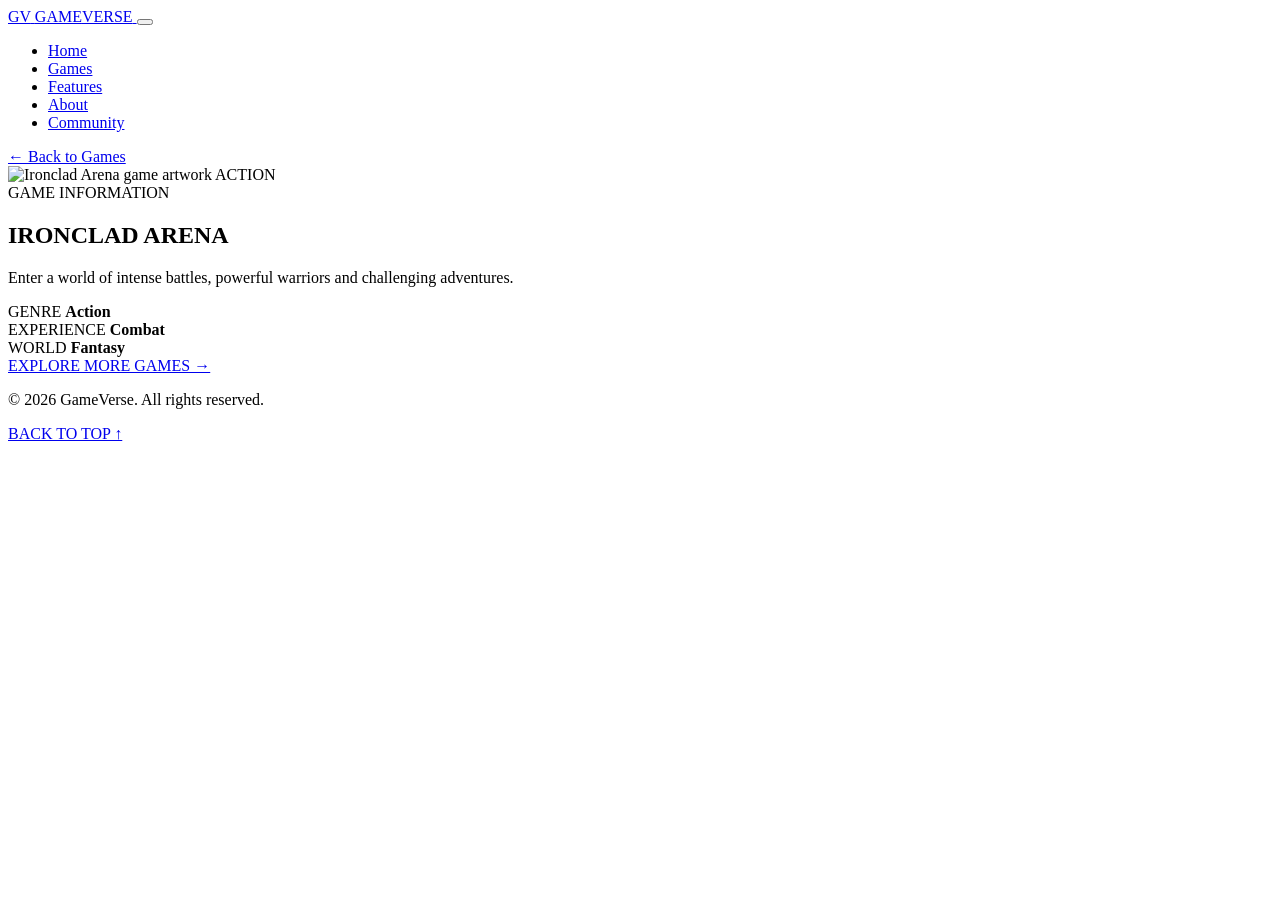
==== game-details.html @ 658ce8df "Add files via upload" ====
<!DOCTYPE html>
<html lang="en">
<head>
    <meta charset="UTF-8">
    <meta name="viewport" content="width=device-width, initial-scale=1.0">

    <title>Game Details | GameVerse</title>

    <link rel="preconnect" href="https://fonts.googleapis.com">
    <link rel="preconnect" href="https://fonts.gstatic.com" crossorigin>

    <link href="https://fonts.googleapis.com/css2?family=DM+Sans:wght@400;500;600;700;800&family=Manrope:wght@400;500;600;700;800&display=swap" rel="stylesheet">

    <link rel="stylesheet" href="css/style.css">
</head>

<body>

    <!-- NAVIGATION -->
    <header class="header">
        <nav class="navbar container">

            <a href="index.html" class="logo">
                <span class="logo-icon">GV</span>
                <span>GAME<span class="logo-accent">VERSE</span></span>
            </a>

            <button class="menu-toggle" id="menu-toggle"
                aria-label="Open navigation menu"
                aria-expanded="false">
                <span></span>
                <span></span>
                <span></span>
            </button>

            <div class="nav-menu" id="nav-menu">
                <ul class="nav-links">
                    <li><a href="index.html#home" class="nav-link">Home</a></li>
                    <li><a href="index.html#games" class="nav-link">Games</a></li>
                    <li><a href="index.html#features" class="nav-link">Features</a></li>
                    <li><a href="index.html#about" class="nav-link">About</a></li>
                    <li><a href="index.html#community" class="nav-link">Community</a></li>
                </ul>
            </div>

        </nav>
    </header>

    <!-- GAME DETAILS -->
    <main>
        <section class="game-details-section">

            <div class="container">

                <a href="index.html#games" class="back-link">
                    ← Back to Games
                </a>

                <div class="game-details-content">

              
<div class="game-details-art">

    <img
        src="images/ironclad.jpeg"
        alt="Ironclad Arena game artwork"
        id="game-image"
        class="game-details-image"
    >

    <span class="game-tag" id="game-category">ACTION</span>

</div>


                    <div class="game-details-info">

                        <span class="section-label">GAME INFORMATION</span>

                        <h1 id="game-title">
                            IRONCLAD <span>ARENA</span>
                        </h1>

                        <p id="game-description">
                            Enter a world of intense battles, powerful warriors and challenging adventures.
                        </p>

                        <div class="game-details-meta">

                            <div>
                                <span>GENRE</span>
                                <strong id="game-genre">Action</strong>
                            </div>

                            <div>
                                <span>EXPERIENCE</span>
                                <strong id="game-experience">Combat</strong>
                            </div>

                            <div>
                                <span>WORLD</span>
                                <strong id="game-world">Fantasy</strong>
                            </div>

                        </div>

                        <a href="index.html#games" class="about-button">
                            EXPLORE MORE GAMES →
                        </a>

                    </div>

                </div>

            </div>

        </section>
    </main>

    <!-- FOOTER -->
    <footer class="footer">
        <div class="container">

            <div class="footer-bottom">
                <p>© 2026 GameVerse. All rights reserved.</p>
                <a href="#">BACK TO TOP ↑</a>
            </div>

        </div>
    </footer>

    <script src="js/mains.js"></script>

</body>
</html>
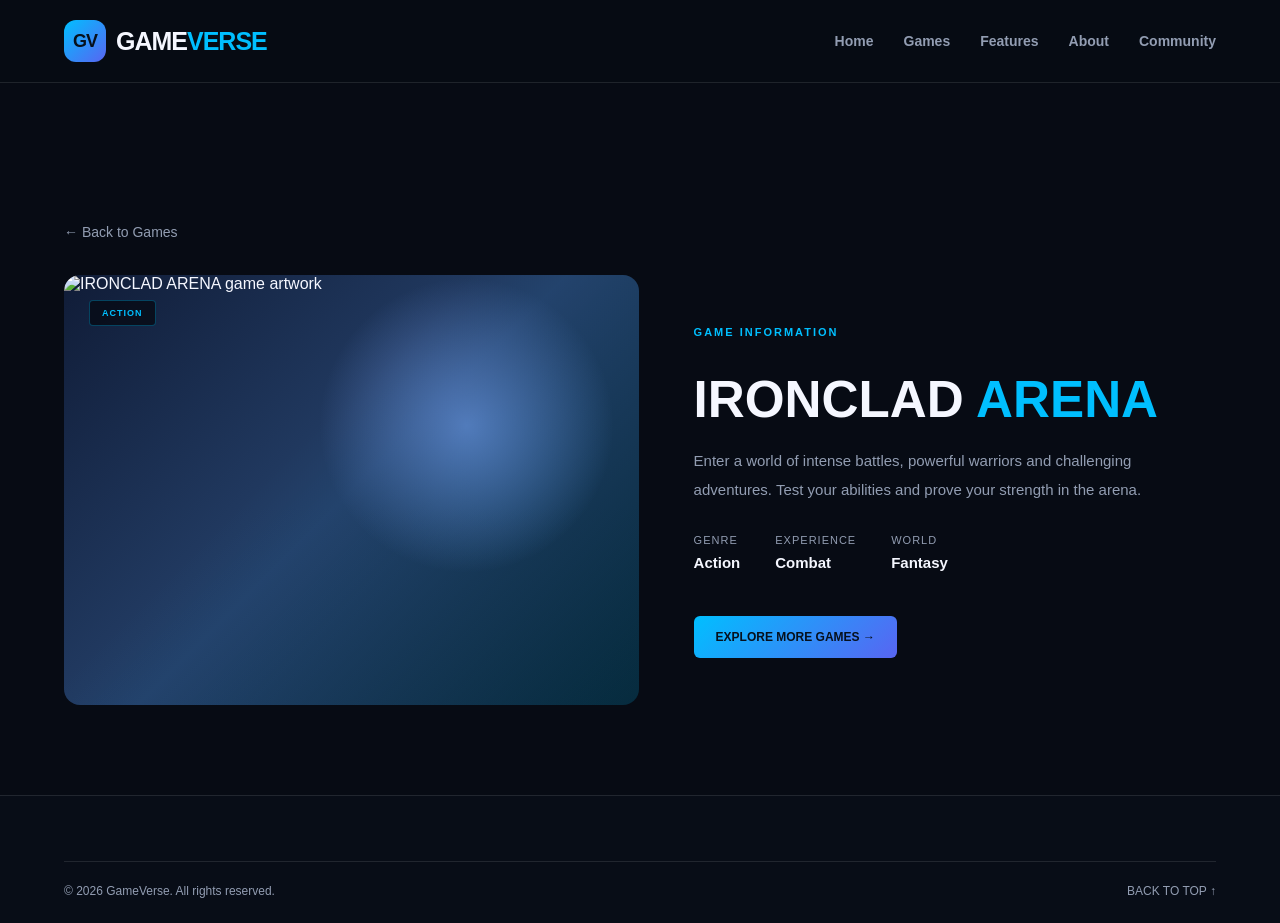
==== commit 2237b7b5: "Update game-details.html" ====
--- a/game-details.html
+++ b/game-details.html
@@ -12,7 +12,7 @@
 
     <link href="https://fonts.googleapis.com/css2?family=DM+Sans:wght@400;500;600;700;800&family=Manrope:wght@400;500;600;700;800&display=swap" rel="stylesheet">
 
-    <link rel="stylesheet" href="css/style.css">
+    <link rel="stylesheet" href="style.css">
 </head>
 
 <body>
@@ -63,7 +63,7 @@
 <div class="game-details-art">
 
     <img
-        src="images/ironclad.jpeg"
+        src="ironclad.jpeg"
         alt="Ironclad Arena game artwork"
         id="game-image"
         class="game-details-image"
@@ -130,7 +130,7 @@
         </div>
     </footer>
 
-    <script src="js/mains.js"></script>
+    <script src="mains.js"></script>
 
 </body>
 </html>
--- a/style.css
+++ b/style.css
@@ -0,0 +1,1763 @@
+
+/* =========================
+   GLOBAL STYLES
+========================= */
+
+:root {
+    --bg: #070b14;
+    --bg-secondary: #0d1422;
+    --surface: #121d30;
+    --accent: #00bfff;
+    --accent-secondary: #5865f2;
+    --text: #f5f7ff;
+    --muted: #929db2;
+    --border: rgba(255, 255, 255, 0.1);
+}
+
+* {
+    margin: 0;
+    padding: 0;
+    box-sizing: border-box;
+}
+
+html {
+    scroll-behavior: smooth;
+}
+
+body {
+    font-family: Arial, Helvetica, sans-serif;
+    background: var(--bg);
+    color: var(--text);
+}
+
+a {
+    text-decoration: none;
+    color: inherit;
+}
+
+button {
+    font: inherit;
+}
+
+.container {
+    width: 90%;
+    max-width: 1400px;
+    margin: 0 auto;
+}
+
+/* =========================
+   NAVIGATION
+========================= */
+
+.header {
+    width: 100%;
+    background: rgba(7, 11, 20, 0.95);
+    border-bottom: 1px solid var(--border);
+    position: relative;
+    z-index: 1000;
+}
+
+.navbar {
+    min-height: 82px;
+    display: flex;
+    align-items: center;
+    justify-content: space-between;
+}
+
+/* LOGO */
+
+.logo {
+    display: flex;
+    align-items: center;
+    gap: 10px;
+    font-size: 25px;
+    font-weight: 900;
+    letter-spacing: -1px;
+}
+
+.logo-icon {
+    width: 42px;
+    height: 42px;
+    display: grid;
+    place-items: center;
+    background: linear-gradient(135deg, #00bfff, #5865f2);
+    border-radius: 12px;
+    color: #06101c;
+    font-size: 18px;
+    font-weight: 900;
+}
+
+.logo-accent {
+    color: var(--accent);
+}
+
+/* NAV MENU */
+
+.nav-menu {
+    display: flex;
+    align-items: center;
+    gap: 35px;
+}
+
+.nav-links {
+    display: flex;
+    align-items: center;
+    gap: 30px;
+    list-style: none;
+}
+
+.nav-link {
+    color: var(--muted);
+    font-size: 14px;
+    font-weight: 600;
+    transition: 0.3s ease;
+}
+
+.nav-link:hover,
+.nav-link.active {
+    color: var(--accent);
+}
+
+/* EXPLORE BUTTON */
+
+.nav-button {
+    display: inline-flex;
+    align-items: center;
+    gap: 10px;
+    padding: 12px 20px;
+    background: linear-gradient(135deg, #00bfff, #5865f2);
+    color: #06101c;
+    border-radius: 30px;
+    font-size: 13px;
+    font-weight: 800;
+    transition: 0.3s ease;
+}
+
+.nav-button:hover {
+    transform: translateY(-3px);
+    box-shadow: 0 0 20px rgba(0, 191, 255, 0.35);
+}
+
+/* MOBILE MENU BUTTON */
+
+.menu-toggle {
+    display: none;
+    flex-direction: column;
+    gap: 6px;
+    background: none;
+    border: none;
+    cursor: pointer;
+}
+
+.menu-toggle span {
+    width: 26px;
+    height: 2px;
+    background: var(--text);
+    border-radius: 5px;
+}
+
+/* =========================
+   MOBILE NAVIGATION
+========================= */
+
+@media (max-width: 768px) {
+
+    .navbar {
+        min-height: 72px;
+    }
+
+    .menu-toggle {
+        display: flex;
+        z-index: 1001;
+    }
+
+    .nav-menu {
+        position: absolute;
+        top: 72px;
+        left: 0;
+        width: 100%;
+        background: #0d1422;
+        border-bottom: 1px solid var(--border);
+
+        display: flex;
+        flex-direction: column;
+        align-items: stretch;
+        gap: 25px;
+
+        padding: 25px 5%;
+
+        transform: translateY(-15px);
+        opacity: 0;
+        visibility: hidden;
+        pointer-events: none;
+
+        transition: 0.3s ease;
+    }
+
+    .nav-menu.active {
+        transform: translateY(0);
+        opacity: 1;
+        visibility: visible;
+        pointer-events: auto;
+    }
+
+    .nav-links {
+        flex-direction: column;
+        align-items: flex-start;
+        gap: 22px;
+    }
+
+    .nav-link {
+        font-size: 15px;
+    }
+
+    .nav-actions {
+        width: 100%;
+    }
+
+    .nav-button {
+        justify-content: center;
+        width: 100%;
+    }
+}
+
+/* =========================
+   HERO SECTION
+========================= */
+
+.hero {
+    position: relative;
+    min-height: 650px;
+    display: flex;
+    align-items: center;
+    overflow: hidden;
+    background:
+        radial-gradient(
+            circle at 75% 40%,
+            rgba(0, 102, 255, 0.2),
+            transparent 40%
+        ),
+        linear-gradient(
+            110deg,
+            #070b14 20%,
+            #101b32 65%,
+            #080d19 100%
+        );
+}
+
+.hero-overlay {
+    position: absolute;
+    inset: 0;
+    background:
+        linear-gradient(
+            90deg,
+            rgba(7, 11, 20, 0.98) 0%,
+            rgba(7, 11, 20, 0.8) 50%,
+            rgba(7, 11, 20, 0.3) 100%
+        );
+    pointer-events: none;
+}
+
+.hero-container {
+    position: relative;
+    z-index: 2;
+    display: grid;
+    grid-template-columns: 1.1fr 0.9fr;
+    align-items: center;
+    gap: 60px;
+    padding-top: 90px;
+    padding-bottom: 90px;
+}
+
+/* HERO CONTENT */
+
+.hero-content {
+    max-width: 650px;
+}
+
+.hero-label {
+    display: inline-flex;
+    align-items: center;
+    gap: 10px;
+    color: var(--accent);
+    font-size: 11px;
+    font-weight: 800;
+    letter-spacing: 2px;
+    margin-bottom: 25px;
+}
+
+.status-dot {
+    width: 8px;
+    height: 8px;
+    background: var(--accent);
+    border-radius: 50%;
+    box-shadow: 0 0 12px var(--accent);
+}
+
+.hero-content h1 {
+    font-size: clamp(48px, 6vw, 82px);
+    line-height: 1.05;
+    font-weight: 900;
+    letter-spacing: -3px;
+    margin-bottom: 25px;
+}
+
+.hero-content h1 span {
+    display: block;
+    color: var(--accent);
+}
+
+.hero-content > p {
+    max-width: 490px;
+    color: var(--muted);
+    font-size: 16px;
+    line-height: 1.8;
+    margin-bottom: 32px;
+}
+
+/* HERO BUTTONS */
+
+.hero-buttons {
+    display: flex;
+    align-items: center;
+    gap: 15px;
+    flex-wrap: wrap;
+}
+
+.hero-primary-btn,
+.hero-secondary-btn {
+    display: inline-flex;
+    align-items: center;
+    justify-content: center;
+    gap: 12px;
+    padding: 15px 24px;
+    border-radius: 6px;
+    font-size: 13px;
+    font-weight: 800;
+    transition: 0.3s ease;
+}
+
+.hero-primary-btn {
+    background: linear-gradient(135deg, #00bfff, #5865f2);
+    color: #06101c;
+}
+
+.hero-primary-btn:hover {
+    transform: translateY(-4px);
+    box-shadow: 0 8px 25px rgba(0, 191, 255, 0.25);
+}
+
+.hero-secondary-btn {
+    border: 1px solid var(--border);
+    color: var(--text);
+}
+
+.hero-secondary-btn:hover {
+    border-color: var(--accent);
+    color: var(--accent);
+}
+
+/* HERO STATISTICS */
+
+.hero-stats {
+    display: flex;
+    gap: 45px;
+    margin-top: 55px;
+}
+
+.hero-stat h3 {
+    font-size: 25px;
+    color: var(--text);
+    margin-bottom: 6px;
+}
+
+.hero-stat span {
+    font-size: 11px;
+    color: var(--muted);
+}
+
+/* FEATURED GAME CARD */
+
+
+.hero-featured {
+    position: relative;
+    min-height: 430px;
+    display: flex;
+    align-items: flex-end;
+    padding: 30px;
+    border: 1px solid rgba(255, 255, 255, 0.12);
+    border-radius: 12px;
+    overflow: hidden;
+
+    background:
+        linear-gradient(
+            0deg,
+            rgba(5, 9, 18, 0.98) 0%,
+            rgba(5, 9, 18, 0.45) 45%,
+            rgba(5, 9, 18, 0.05) 100%
+        ),
+        url("../images/shadow-realm.png");
+
+    background-size: cover;
+    background-position: center;
+    background-repeat: no-repeat;
+
+    box-shadow: 0 25px 70px rgba(0, 0, 0, 0.4);
+}
+
+
+.featured-tag {
+    position: absolute;
+    top: 22px;
+    left: 22px;
+    padding: 9px 13px;
+    background: rgba(0, 191, 255, 0.12);
+    border: 1px solid rgba(0, 191, 255, 0.35);
+    color: var(--accent);
+    font-size: 10px;
+    font-weight: 800;
+    letter-spacing: 1px;
+    border-radius: 4px;
+}
+
+.featured-info {
+    position: relative;
+    z-index: 1;
+}
+
+.featured-info > span {
+    color: var(--accent);
+    font-size: 10px;
+    font-weight: 800;
+    letter-spacing: 2px;
+}
+
+.featured-info h2 {
+    font-size: 32px;
+    margin: 12px 0;
+    letter-spacing: -1px;
+}
+
+.featured-info p {
+    color: var(--muted);
+    font-size: 13px;
+    margin-bottom: 20px;
+}
+
+.featured-info a {
+    display: inline-flex;
+    gap: 10px;
+    color: var(--accent);
+    font-size: 12px;
+    font-weight: 800;
+}
+
+/* HERO RESPONSIVENESS */
+
+@media (max-width: 900px) {
+
+    .hero-container {
+        grid-template-columns: 1fr;
+        gap: 45px;
+    }
+
+    .hero-content {
+        max-width: 700px;
+    }
+
+    .hero-featured {
+        min-height: 350px;
+    }
+
+}
+
+@media (max-width: 480px) {
+
+    .hero {
+        min-height: auto;
+    }
+
+    .hero-container {
+        padding-top: 75px;
+        padding-bottom: 60px;
+    }
+
+    .hero-content h1 {
+        font-size: 48px;
+        letter-spacing: -2px;
+    }
+
+    .hero-content > p {
+        font-size: 14px;
+    }
+
+    .hero-stats {
+        gap: 25px;
+        margin-top: 40px;
+    }
+
+    .hero-stat h3 {
+        font-size: 21px;
+    }
+
+    .hero-stat span {
+        font-size: 10px;
+    }
+
+    .hero-featured {
+        min-height: 320px;
+        padding: 22px;
+    }
+
+    .featured-info h2 {
+        font-size: 26px;
+    }
+
+}
+
+/* =========================
+   GAMES SECTION
+========================= */
+
+.games-section {
+    padding: 110px 0;
+    background: var(--bg-secondary);
+}
+
+/* SECTION HEADING */
+
+.section-heading {
+    display: flex;
+    align-items: flex-end;
+    justify-content: space-between;
+    gap: 25px;
+    margin-bottom: 45px;
+}
+
+.section-label {
+    display: inline-block;
+    color: var(--accent);
+    font-size: 11px;
+    font-weight: 800;
+    letter-spacing: 2px;
+    margin-bottom: 15px;
+}
+
+.section-heading h2 {
+    font-size: clamp(30px, 4vw, 42px);
+    font-weight: 900;
+    letter-spacing: -1.5px;
+    margin-bottom: 12px;
+}
+
+.section-heading h2 span {
+    color: var(--accent);
+}
+
+.section-heading p {
+    color: var(--muted);
+    font-size: 14px;
+}
+
+.view-all {
+    color: var(--accent);
+    font-size: 13px;
+    font-weight: 800;
+    white-space: nowrap;
+    transition: 0.3s ease;
+}
+
+.view-all:hover {
+    transform: translateX(5px);
+}
+/* GAME SEARCH */
+
+.game-search {
+    position: relative;
+    max-width: 420px;
+    margin: 35px 0 25px;
+}
+
+.game-search input {
+    width: 100%;
+    padding: 15px 45px 15px 18px;
+    background: var(--surface);
+    border: 1px solid var(--border);
+    border-radius: 8px;
+    outline: none;
+    color: #fff;
+    font-family: inherit;
+    font-size: 14px;
+    transition: 0.3s ease;
+}
+
+.game-search input::placeholder {
+    color: var(--muted);
+}
+
+.game-search input:focus {
+    border-color: #00bfff;
+}
+
+.search-icon {
+    position: absolute;
+    right: 17px;
+    top: 50%;
+    transform: translateY(-50%);
+    color: var(--muted);
+    font-size: 23px;
+    pointer-events: none;
+}
+
+/* GAME CATEGORIES */
+
+.game-categories {
+    display: flex;
+    align-items: center;
+    gap: 12px;
+    flex-wrap: wrap;
+    margin-bottom: 35px;
+}
+
+.category-btn {
+    padding: 11px 20px;
+    background: var(--surface);
+    color: var(--muted);
+    border: 1px solid var(--border);
+    border-radius: 30px;
+    font-size: 12px;
+    font-weight: 700;
+    cursor: pointer;
+    transition: 0.3s ease;
+}
+
+.category-btn:hover,
+.category-btn.active {
+    background: var(--accent);
+    color: #06101c;
+    border-color: var(--accent);
+}
+
+/* =========================
+   GAMES GRID
+========================= */
+
+.games-grid {
+    display: grid;
+    grid-template-columns: repeat(3, minmax(0, 1fr));
+    gap: 28px;
+    justify-content: center;
+    width: 100%;
+    max-width: 1100px;
+    margin: 0 auto;
+}
+
+/* =========================
+   ABOUT SECTION
+========================= */
+
+.about-section {
+    padding: 110px 0;
+    background: var(--bg-secondary);
+}
+
+.about-container {
+    display: grid;
+    grid-template-columns: 1fr;
+    gap: 45px;
+}
+
+.about-content {
+    text-align: center;
+}
+
+.about-content p {
+    margin-left: auto;
+    margin-right: auto;
+}
+
+.about-visual {
+    width: 75%;
+    margin: 0 auto;
+}
+
+.about-content h2 {
+    font-size: clamp(38px, 5vw, 58px);
+    line-height: 1.1;
+    letter-spacing: -2px;
+    margin-bottom: 25px;
+}
+
+.about-content h2 span {
+    color: var(--accent);
+}
+
+.about-content p {
+    color: var(--muted);
+    font-size: 14px;
+    line-height: 1.9;
+    margin-bottom: 18px;
+    max-width: 520px;
+}
+
+.about-button {
+    display: inline-flex;
+    margin-top: 15px;
+    padding: 14px 22px;
+    background: linear-gradient(135deg, #00bfff, #5865f2);
+    color: #06101c;
+    border-radius: 6px;
+    font-size: 12px;
+    font-weight: 800;
+    transition: 0.3s ease;
+}
+
+.about-button:hover {
+    transform: translateY(-4px);
+    box-shadow: 0 8px 25px rgba(0,191,255,.2);
+}
+
+/* ABOUT VISUAL */
+
+.about-visual {
+    min-height: 380px;
+    display: grid;
+    place-items: center;
+    position: relative;
+    overflow: hidden;
+    background:
+        radial-gradient(circle at center, rgba(0,191,255,.2), transparent 55%),
+        linear-gradient(135deg, #101c37, #17294a, #080d19);
+    border: 1px solid var(--border);
+    border-radius: 16px;
+}
+
+.about-visual-content {
+    text-align: center;
+    position: relative;
+    z-index: 2;
+}
+
+.about-small-label {
+    color: var(--muted);
+    font-size: 11px;
+    letter-spacing: 4px;
+    font-weight: 800;
+}
+
+.about-visual-content h3 {
+    font-size: clamp(35px, 5vw, 55px);
+    font-weight: 900;
+    letter-spacing: -2px;
+    margin: 15px 0;
+}
+
+.about-visual-content h3 span {
+    color: var(--accent);
+}
+
+.about-line {
+    width: 65px;
+    height: 3px;
+    background: var(--accent);
+    margin: 0 auto 18px;
+    border-radius: 5px;
+    box-shadow: 0 0 15px var(--accent);
+}
+
+.about-visual-content p {
+    color: var(--muted);
+    font-size: 10px;
+    letter-spacing: 3px;
+    font-weight: 800;
+}
+
+/* DECORATIVE ORBITS */
+
+.about-orbit {
+    position: absolute;
+    border: 1px solid rgba(0,191,255,.18);
+    border-radius: 50%;
+    left: 50%;
+    top: 50%;
+    transform: translate(-50%, -50%);
+    pointer-events: none;
+}
+
+.orbit-one {
+    width: 280px;
+    height: 280px;
+}
+
+.orbit-two {
+    width: 360px;
+    height: 360px;
+}
+
+/* RESPONSIVENESS */
+
+@media (max-width: 900px) {
+    .about-container {
+        gap: 40px;
+    }
+
+    .about-visual {
+        min-height: 330px;
+    }
+}
+
+@media (max-width: 600px) {
+    .about-section {
+        padding: 75px 0;
+    }
+
+    .about-container {
+        grid-template-columns: 1fr;
+        gap: 40px;
+    }
+
+    .about-content h2 {
+        font-size: 42px;
+    }
+
+    .about-visual {
+        min-height: 300px;
+    }
+
+    .orbit-one {
+        width: 230px;
+        height: 230px;
+    }
+
+    .orbit-two {
+        width: 300px;
+        height: 300px;
+    }
+}
+
+
+/* GAME CARD */
+
+.game-card {
+    background: var(--surface);
+    border: 1px solid var(--border);
+    border-radius: 12px;
+    overflow: hidden;
+    transition: 0.35s ease;
+}
+
+.game-card:hover {
+    transform: translateY(-8px);
+    border-color: rgba(0, 191, 255, 0.5);
+    box-shadow: 0 15px 35px rgba(0, 0, 0, 0.3);
+}
+
+.game-card:hover .game-art {
+    transform: scale(1.04);
+}
+/* GAME ARTWORK PLACEHOLDERS */
+
+.game-art {
+    position: relative;
+    height: 220px;
+    overflow: hidden;
+    background-size: cover;
+    background-position: center;
+    isolation: isolate;
+  transition: transform 0.5s ease;
+}
+.game-card-image {
+    position: absolute;
+    inset: 0;
+    width: 100%;
+    height: 100%;
+    object-fit: cover;
+    object-position: center;
+    display: block;
+    z-index: -1;
+}
+/* CINEMATIC LIGHTING */
+
+.game-art::before {
+    content: "";
+    position: absolute;
+    inset: 0;
+    background:
+        linear-gradient(
+            135deg,
+            rgba(255,255,255,0.08),
+            transparent 45%,
+            rgba(0,0,0,0.25)
+        );
+    pointer-events: none;
+    z-index: 0;
+}
+
+.game-art::after {
+    content: "";
+    position: absolute;
+    width: 180px;
+    height: 180px;
+    right: -60px;
+    top: -70px;
+    background: radial-gradient(
+        circle,
+        rgba(0,191,255,0.22),
+        transparent 70%
+    );
+    filter: blur(15px);
+    pointer-events: none;
+    z-index: 0;
+}
+
+.game-tag {
+    z-index: 1;
+}
+.art-action {
+    background:
+        radial-gradient(circle at 70% 35%, #5578b8, transparent 30%),
+        linear-gradient(135deg, #101c37, #243f68, #070b14);
+}
+
+.art-adventure {
+    background:
+        radial-gradient(circle at 50% 35%, #a17b45, transparent 30%),
+        linear-gradient(135deg, #273c35, #53664a, #101b20);
+}
+
+.art-racing {
+    background:
+        radial-gradient(circle at 70% 40%, #ff7043, transparent 30%),
+        linear-gradient(135deg, #301c39, #812d50, #10101b);
+}
+
+.art-sports {
+    background:
+        radial-gradient(circle at 50% 40%, #55bd89, transparent 30%),
+        linear-gradient(135deg, #123d35, #286e56, #071b20);
+}
+
+.art-rpg {
+    background:
+        radial-gradient(circle at 50% 35%, #9872df, transparent 30%),
+        linear-gradient(135deg, #261b48, #514080, #0c1021);
+}
+
+.art-strategy {
+    background:
+        radial-gradient(circle at 60% 35%, #c28d4b, transparent 30%),
+        linear-gradient(135deg, #3d2b20, #73502e, #11121b);
+}
+
+/* GAME TAG */
+
+.game-tag {
+    position: absolute;
+    top: 16px;
+    left: 16px;
+    padding: 7px 12px;
+    background: rgba(7, 11, 20, 0.8);
+    color: var(--accent);
+    border: 1px solid rgba(0, 191, 255, 0.3);
+    border-radius: 4px;
+    font-size: 9px;
+    font-weight: 800;
+    letter-spacing: 1px;
+}
+
+/* GAME INFORMATION */
+
+.game-info {
+    padding: 23px;
+}
+
+.game-info h3 {
+    font-size: 19px;
+    margin-bottom: 10px;
+}
+
+.game-info p {
+    color: var(--muted);
+    font-size: 13px;
+    line-height: 1.7;
+    margin-bottom: 20px;
+}
+
+.game-info a {
+    display: inline-block;
+    color: var(--accent);
+    font-size: 12px;
+    font-weight: 800;
+    transition: 0.3s ease;
+}
+
+.game-info a:hover {
+    transform: translateX(5px);
+}
+
+/* GAME FILTER ANIMATION */
+
+.game-card {
+    animation: gameAppear 0.35s ease both;
+}
+
+@keyframes gameAppear {
+    from {
+        opacity: 0;
+        transform: translateY(12px);
+    }
+
+    to {
+        opacity: 1;
+        transform: translateY(0);
+    }
+}
+/* TABLET RESPONSIVENESS */
+
+@media (max-width: 900px) {
+
+    .games-grid {
+        grid-template-columns: repeat(2, 1fr);
+        gap: 20px;
+    }
+
+    .game-art {
+        height: 190px;
+    }
+
+}
+
+/* MOBILE RESPONSIVENESS */
+
+@media (max-width: 600px) {
+
+    .games-section {
+        padding: 75px 0;
+    }
+
+    .section-heading {
+        align-items: flex-start;
+        flex-direction: column;
+        gap: 18px;
+    }
+
+    .game-categories {
+        gap: 9px;
+    }
+
+    .category-btn {
+        padding: 9px 14px;
+        font-size: 11px;
+    }
+
+    .games-grid {
+        grid-template-columns: 1fr;
+        gap: 22px;
+    }
+
+    .game-art {
+        height: 230px;
+    }
+
+    .game-info {
+        padding: 20px;
+    }
+
+}
+
+/* =========================
+   FEATURES SECTION
+========================= */
+
+.features-section {
+    padding: 110px 0;
+    background: var(--bg);
+}
+
+.features-grid {
+    display: grid;
+    grid-template-columns: repeat(4, 1fr);
+    gap: 22px;
+}
+
+.feature-card {
+    padding: 30px 24px;
+    background: var(--surface);
+    border: 1px solid var(--border);
+    border-radius: 12px;
+    transition: 0.3s ease;
+}
+
+.feature-card:hover {
+    transform: translateY(-6px);
+    border-color: rgba(0, 191, 255, 0.4);
+}
+
+.feature-icon {
+    width: 52px;
+    height: 52px;
+    display: grid;
+    place-items: center;
+    background: rgba(0, 191, 255, 0.1);
+    border: 1px solid rgba(0, 191, 255, 0.2);
+    border-radius: 12px;
+    font-size: 23px;
+    margin-bottom: 25px;
+}
+
+.feature-card h3 {
+    font-size: 17px;
+    margin-bottom: 13px;
+}
+
+.feature-card p {
+    color: var(--muted);
+    font-size: 13px;
+    line-height: 1.8;
+}
+
+/* TABLET */
+
+@media (max-width: 900px) {
+    .features-grid {
+        grid-template-columns: repeat(2, 1fr);
+    }
+}
+
+/* MOBILE */
+
+@media (max-width: 600px) {
+    .features-section {
+        padding: 75px 0;
+    }
+
+    .features-grid {
+        grid-template-columns: 1fr;
+        gap: 18px;
+    }
+
+    .feature-card {
+        padding: 25px 22px;
+    }
+}
+
+/* =========================
+   ABOUT SECTION
+========================= */
+
+.about-section {
+    padding: 110px 0;
+    background: var(--bg-secondary);
+}
+
+.about-container {
+    display: grid;
+    grid-template-columns: 1fr 1fr;
+    align-items: center;
+    gap: 70px;
+}
+
+.about-content h2 {
+    font-size: clamp(38px, 5vw, 58px);
+    line-height: 1.1;
+    letter-spacing: -2px;
+    margin-bottom: 25px;
+}
+
+.about-content h2 span {
+    color: var(--accent);
+}
+
+.about-content p {
+    color: var(--muted);
+    font-size: 14px;
+    line-height: 1.9;
+    margin-bottom: 18px;
+    max-width: 520px;
+}
+
+.about-button {
+    display: inline-flex;
+    margin-top: 15px;
+    padding: 14px 22px;
+    background: linear-gradient(135deg, #00bfff, #5865f2);
+    color: #06101c;
+    border-radius: 6px;
+    font-size: 12px;
+    font-weight: 800;
+    transition: 0.3s ease;
+}
+
+.about-button:hover {
+    transform: translateY(-4px);
+    box-shadow: 0 8px 25px rgba(0,191,255,.2);
+}
+
+/* ABOUT VISUAL */
+
+.about-visual {
+    min-height: 380px;
+    display: grid;
+    place-items: center;
+    position: relative;
+    overflow: hidden;
+    background:
+        radial-gradient(circle at center, rgba(0,191,255,.2), transparent 55%),
+        linear-gradient(135deg, #101c37, #17294a, #080d19);
+    border: 1px solid var(--border);
+    border-radius: 16px;
+}
+
+.about-visual-content {
+    text-align: center;
+    position: relative;
+    z-index: 2;
+}
+
+.about-small-label {
+    color: var(--muted);
+    font-size: 11px;
+    letter-spacing: 4px;
+    font-weight: 800;
+}
+
+.about-visual-content h3 {
+    font-size: clamp(35px, 5vw, 55px);
+    font-weight: 900;
+    letter-spacing: -2px;
+    margin: 15px 0;
+}
+
+.about-visual-content h3 span {
+    color: var(--accent);
+}
+
+.about-line {
+    width: 65px;
+    height: 3px;
+    background: var(--accent);
+    margin: 0 auto 18px;
+    border-radius: 5px;
+    box-shadow: 0 0 15px var(--accent);
+}
+
+.about-visual-content p {
+    color: var(--muted);
+    font-size: 10px;
+    letter-spacing: 3px;
+    font-weight: 800;
+}
+
+/* DECORATIVE ORBITS */
+
+.about-orbit {
+    position: absolute;
+    border: 1px solid rgba(0,191,255,.18);
+    border-radius: 50%;
+    left: 50%;
+    top: 50%;
+    transform: translate(-50%, -50%);
+    pointer-events: none;
+}
+
+.orbit-one {
+    width: 280px;
+    height: 280px;
+}
+
+.orbit-two {
+    width: 360px;
+    height: 360px;
+}
+
+/* RESPONSIVENESS */
+
+@media (max-width: 900px) {
+    .about-container {
+        gap: 40px;
+    }
+
+    .about-visual {
+        min-height: 330px;
+    }
+}
+
+@media (max-width: 600px) {
+    .about-section {
+        padding: 75px 0;
+    }
+
+    .about-container {
+        grid-template-columns: 1fr;
+        gap: 40px;
+    }
+
+    .about-content h2 {
+        font-size: 42px;
+    }
+
+    .about-visual {
+        min-height: 300px;
+    }
+
+    .orbit-one {
+        width: 230px;
+        height: 230px;
+    }
+
+    .orbit-two {
+        width: 300px;
+        height: 300px;
+    }
+}
+
+/* ABOUT SECTION - CENTERED LAYOUT */
+
+.about-container {
+    display: flex;
+    flex-direction: column;
+    align-items: center;
+    gap: 45px;
+}
+
+.about-content {
+    width: 100%;
+    max-width: 850px;
+    text-align: center;
+}
+
+.about-content p {
+    margin-left: auto;
+    margin-right: auto;
+}
+
+.about-visual {
+    width: 75%;
+    max-width: 850px;
+    margin: 0 auto;
+}
+
+/* =========================
+   COMMUNITY SECTION
+========================= */
+
+.community-section {
+    padding: 110px 0;
+    background:
+        radial-gradient(
+            circle at 50% 100%,
+            rgba(0, 102, 255, 0.16),
+            transparent 55%
+        ),
+        var(--bg);
+}
+
+.community-content {
+    max-width: 950px;
+    margin: 0 auto;
+    text-align: center;
+}
+
+.community-content h2 {
+    font-size: clamp(38px, 5vw, 60px);
+    line-height: 1.12;
+    font-weight: 900;
+    letter-spacing: -2px;
+    margin: 18px 0 22px;
+}
+
+.community-content h2 span {
+    color: var(--accent);
+}
+
+.community-content > p {
+    max-width: 650px;
+    margin: 0 auto;
+    color: var(--muted);
+    font-size: 14px;
+    line-height: 1.9;
+}
+
+/* COMMUNITY HIGHLIGHTS */
+
+.community-highlights {
+    display: grid;
+    grid-template-columns: repeat(3, 1fr);
+    gap: 22px;
+    margin: 55px 0 40px;
+}
+
+.community-highlights > div {
+    padding: 25px 18px;
+    background: var(--surface);
+    border: 1px solid var(--border);
+    border-radius: 10px;
+    transition: 0.3s ease;
+}
+
+.community-highlights > div:hover {
+    transform: translateY(-5px);
+    border-color: rgba(0, 191, 255, 0.4);
+}
+
+.community-highlights span {
+    display: block;
+    color: var(--accent);
+    font-size: 13px;
+    font-weight: 900;
+    margin-bottom: 15px;
+}
+
+.community-highlights h3 {
+    font-size: 15px;
+    margin-bottom: 10px;
+}
+
+.community-highlights p {
+    color: var(--muted);
+    font-size: 12px;
+    line-height: 1.7;
+}
+
+/* COMMUNITY BUTTON */
+
+.community-button {
+    display: inline-flex;
+    align-items: center;
+    justify-content: center;
+    padding: 15px 25px;
+    background: linear-gradient(135deg, #00bfff, #5865f2);
+    color: #06101c;
+    border-radius: 6px;
+    font-size: 12px;
+    font-weight: 900;
+    transition: 0.3s ease;
+}
+
+.community-button:hover {
+    transform: translateY(-4px);
+    box-shadow: 0 8px 25px rgba(0, 191, 255, 0.25);
+}
+
+/* RESPONSIVENESS */
+
+@media (max-width: 600px) {
+    .community-section {
+        padding: 75px 0;
+    }
+
+    .community-content h2 {
+        font-size: 38px;
+    }
+
+    .community-highlights {
+        grid-template-columns: 1fr;
+        gap: 15px;
+        margin: 40px 0 30px;
+    }
+
+    .community-highlights > div {
+        padding: 22px;
+    }
+}
+
+/* =========================
+   FOOTER
+========================= */
+
+.footer {
+    background: #080d17;
+    border-top: 1px solid var(--border);
+    padding: 65px 0 25px;
+}
+
+.footer-main {
+    display: grid;
+    grid-template-columns: 2fr 1fr 1fr;
+    gap: 60px;
+    padding-bottom: 45px;
+}
+
+.footer-brand .logo {
+    display: inline-flex;
+    align-items: center;
+    gap: 10px;
+    color: var(--text);
+    text-decoration: none;
+    font-size: 20px;
+    font-weight: 800;
+}
+
+.footer-brand .logo-icon {
+    display: flex;
+    align-items: center;
+    justify-content: center;
+    width: 38px;
+    height: 38px;
+    background: var(--accent);
+    color: #070b14;
+    border-radius: 8px;
+    font-size: 15px;
+}
+
+.logo-accent {
+    color: var(--accent);
+}
+
+.footer-brand p {
+    max-width: 340px;
+    color: var(--muted);
+    line-height: 1.8;
+    margin-top: 18px;
+    font-size: 14px;
+}
+
+.footer-links {
+    display: flex;
+    flex-direction: column;
+    gap: 14px;
+}
+
+.footer-links h3 {
+    color: var(--text);
+    font-size: 13px;
+    letter-spacing: 1px;
+    margin-bottom: 8px;
+}
+
+.footer-links a {
+    color: var(--muted);
+    text-decoration: none;
+    font-size: 14px;
+    transition: color 0.3s ease;
+}
+
+.footer-links a:hover {
+    color: var(--accent);
+}
+
+.footer-bottom {
+    border-top: 1px solid var(--border);
+    padding-top: 22px;
+    display: flex;
+    justify-content: space-between;
+    align-items: center;
+    gap: 20px;
+}
+
+.footer-bottom p,
+.footer-bottom a {
+    color: var(--muted);
+    font-size: 12px;
+}
+
+.footer-bottom a {
+    text-decoration: none;
+    transition: color 0.3s ease;
+}
+
+.footer-bottom a:hover {
+    color: var(--accent);
+}
+
+/* FOOTER RESPONSIVENESS */
+
+@media (max-width: 768px) {
+    .footer-main {
+        grid-template-columns: 1fr 1fr;
+        gap: 40px 25px;
+    }
+
+    .footer-brand {
+        grid-column: 1 / -1;
+    }
+}
+
+@media (max-width: 480px) {
+    .footer {
+        padding: 45px 0 20px;
+    }
+
+    .footer-main {
+        gap: 35px 20px;
+    }
+
+    .footer-bottom {
+        flex-direction: column;
+        text-align: center;
+    }
+}
+
+/* =========================
+   GAME DETAILS PAGE
+========================= */
+
+.game-details-section {
+    min-height: 75vh;
+    padding: 140px 0 90px;
+    background: var(--bg);
+}
+
+.back-link {
+    display: inline-block;
+    color: var(--muted);
+    text-decoration: none;
+    font-size: 14px;
+    margin-bottom: 35px;
+    transition: color 0.3s ease;
+}
+
+.back-link:hover {
+    color: var(--accent);
+}
+
+.game-details-content {
+    display: grid;
+    grid-template-columns: 1.1fr 1fr;
+    align-items: center;
+    gap: 55px;
+}
+
+.game-details-art {
+    position: relative;
+    min-height: 430px;
+    border-radius: 16px;
+    overflow: hidden;
+    isolation: isolate;
+    background:
+        radial-gradient(circle at 70% 35%, #5578b8, transparent 30%),
+        linear-gradient(135deg, #101c37, #243f68, #070b14);
+}
+.game-details-image {
+    position: absolute;
+    inset: 0;
+    width: 100%;
+    height: 100%;
+    object-fit: cover;
+    display: block;
+    z-index: -2;
+}
+.game-details-art::before {
+    content: "";
+    position: absolute;
+    inset: 0;
+    background: linear-gradient(
+        135deg,
+        transparent 40%,
+        rgba(0, 191, 255, 0.18)
+    );
+    z-index: -1;
+}
+
+.game-details-art .game-tag {
+    position: absolute;
+    top: 25px;
+    left: 25px;
+}
+
+.game-details-info h1 {
+    font-family: "Manrope", sans-serif;
+    font-size: clamp(32px, 4vw, 52px);
+    font-weight: 800;
+    color: var(--text);
+    margin: 18px 0;
+    line-height: 1.15;
+}
+
+.game-details-info h1 span {
+    color: var(--accent);
+}
+
+.game-details-info > p {
+    color: var(--muted);
+    font-size: 15px;
+    line-height: 1.9;
+    max-width: 500px;
+}
+
+.game-details-meta {
+    display: flex;
+    flex-wrap: wrap;
+    gap: 35px;
+    margin: 30px 0;
+}
+
+.game-details-meta div {
+    display: flex;
+    flex-direction: column;
+    gap: 8px;
+}
+
+.game-details-meta span {
+    color: var(--muted);
+    font-size: 11px;
+    letter-spacing: 1px;
+}
+
+.game-details-meta strong {
+    color: var(--text);
+    font-size: 15px;
+}
+
+@media (max-width: 768px) {
+    .game-details-section {
+        padding: 110px 0 65px;
+    }
+
+    .game-details-content {
+        grid-template-columns: 1fr;
+        gap: 35px;
+    }
+
+    .game-details-art {
+        min-height: 300px;
+    }
+
+    .game-details-info h1 {
+        font-size: 36px;
+    }
+
+    .game-details-meta {
+        gap: 25px;
+    }
+}
+
+@media (max-width: 480px) {
+    .game-details-art {
+        min-height: 240px;
+    }
+
+    .game-details-info h1 {
+        font-size: 30px;
+    }
+}
+
+/* =========================
+   NO RESULTS MESSAGE
+========================= */
+
+.no-results {
+    display: none;
+    text-align: center;
+    padding: 65px 20px;
+    width: 100%;
+}
+
+.no-results-icon {
+    font-size: 42px;
+    margin-bottom: 18px;
+}
+
+.no-results h3 {
+    font-size: 24px;
+    color: var(--text);
+    margin-bottom: 10px;
+}
+
+.no-results p {
+    color: var(--muted);
+    font-size: 14px;
+    line-height: 1.7;
+    max-width: 400px;
+    margin: 0 auto;
+}
